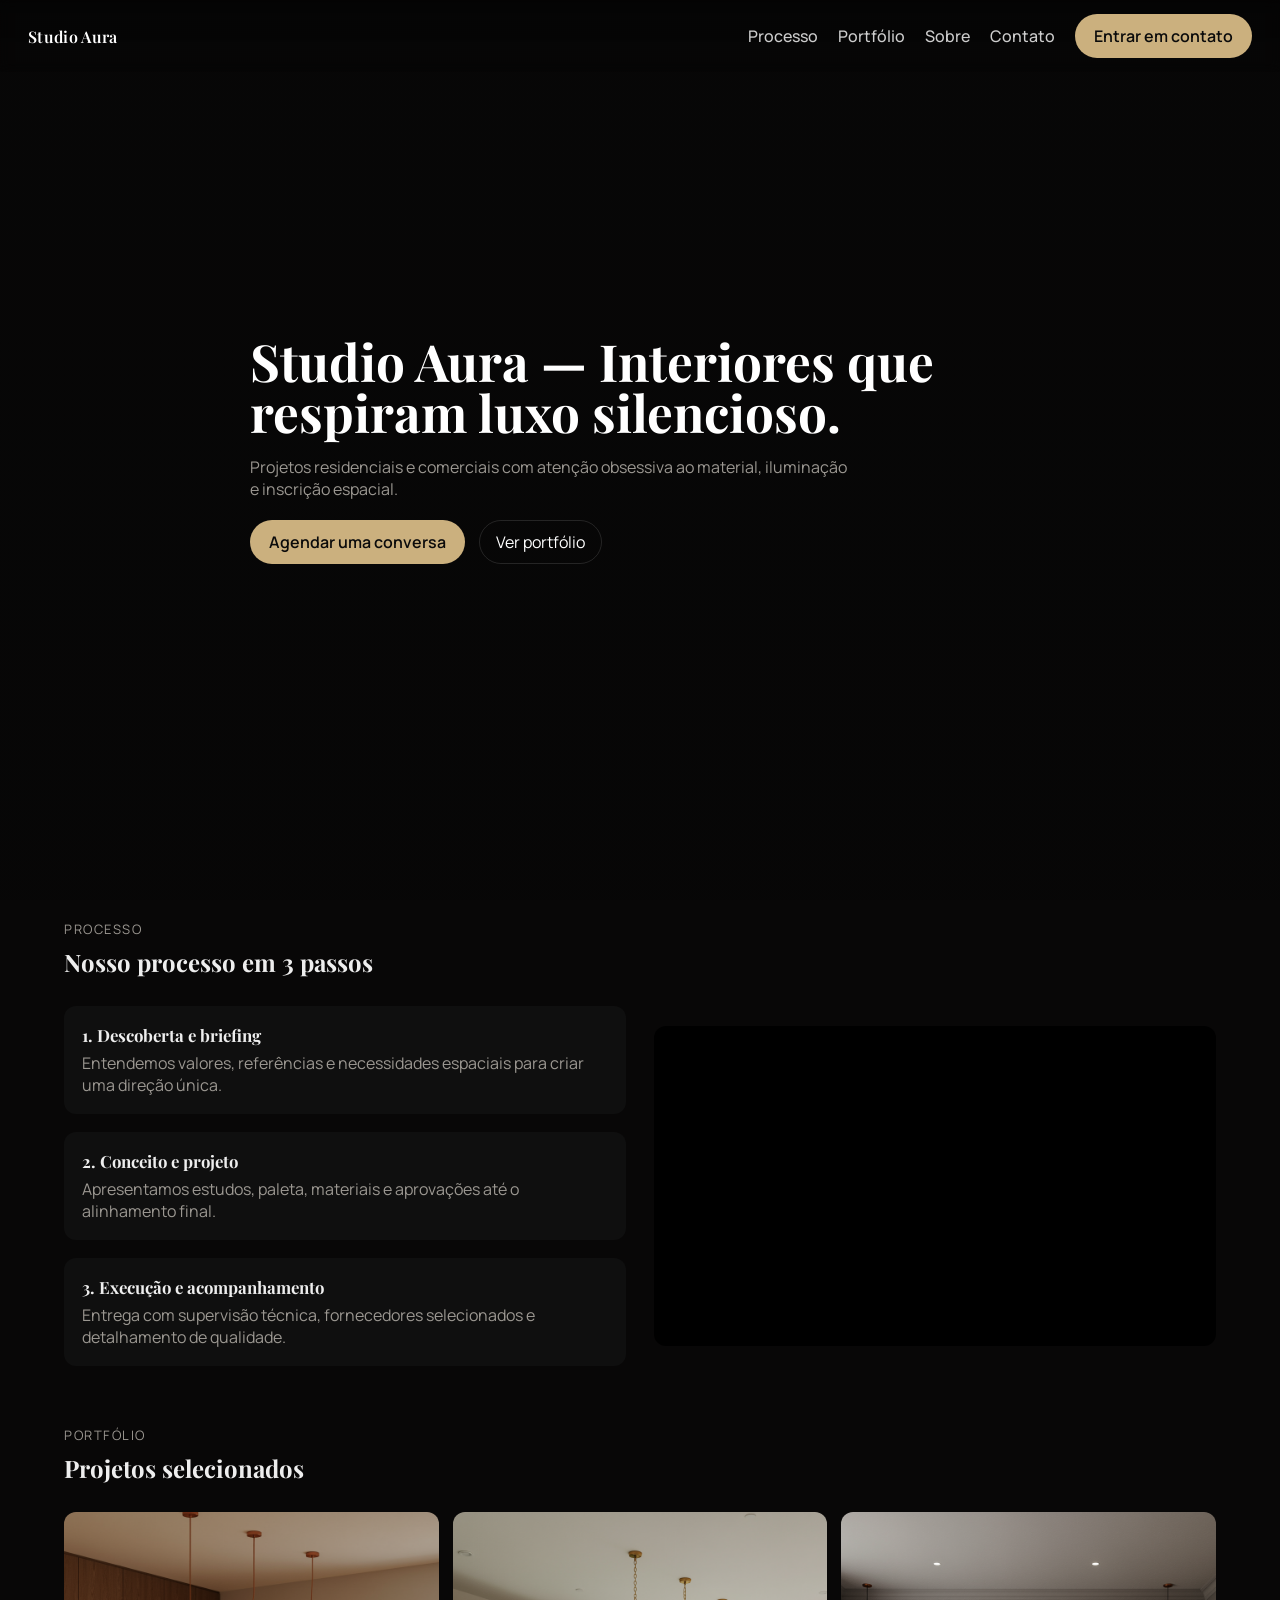
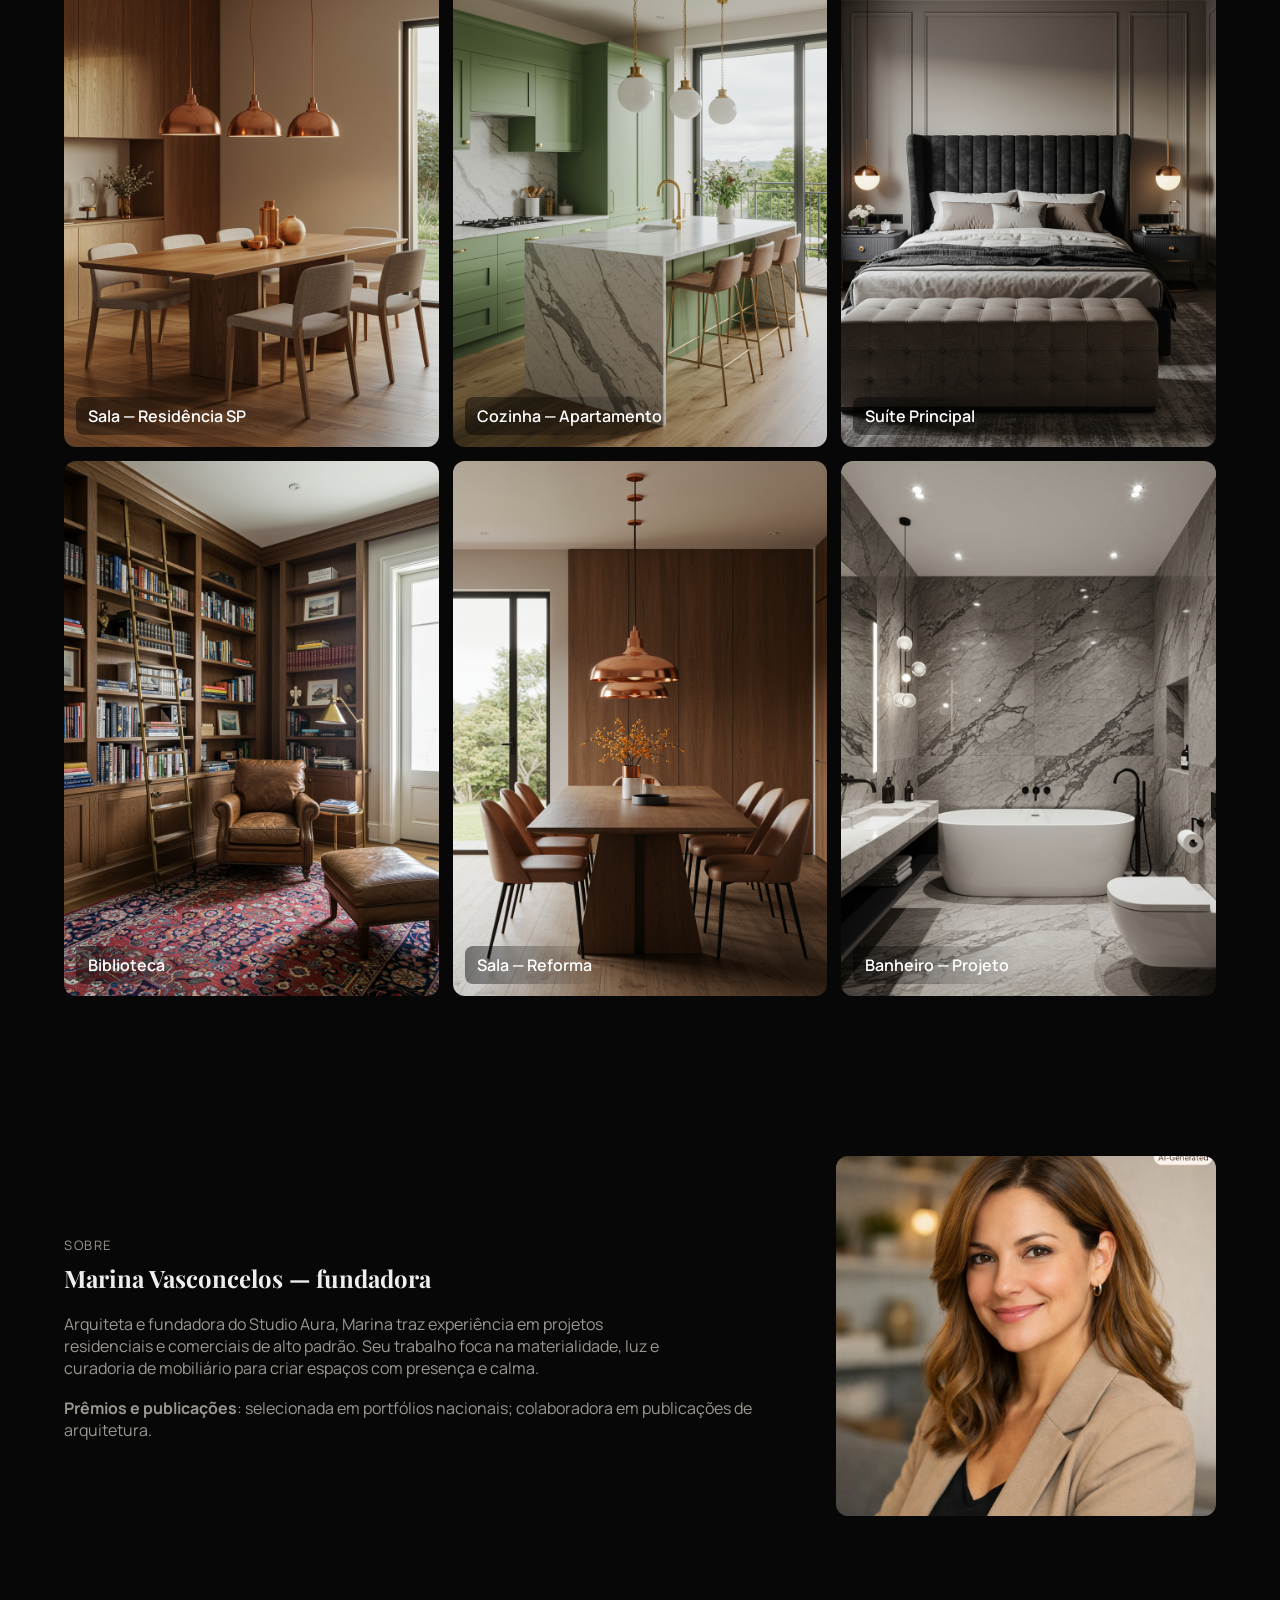
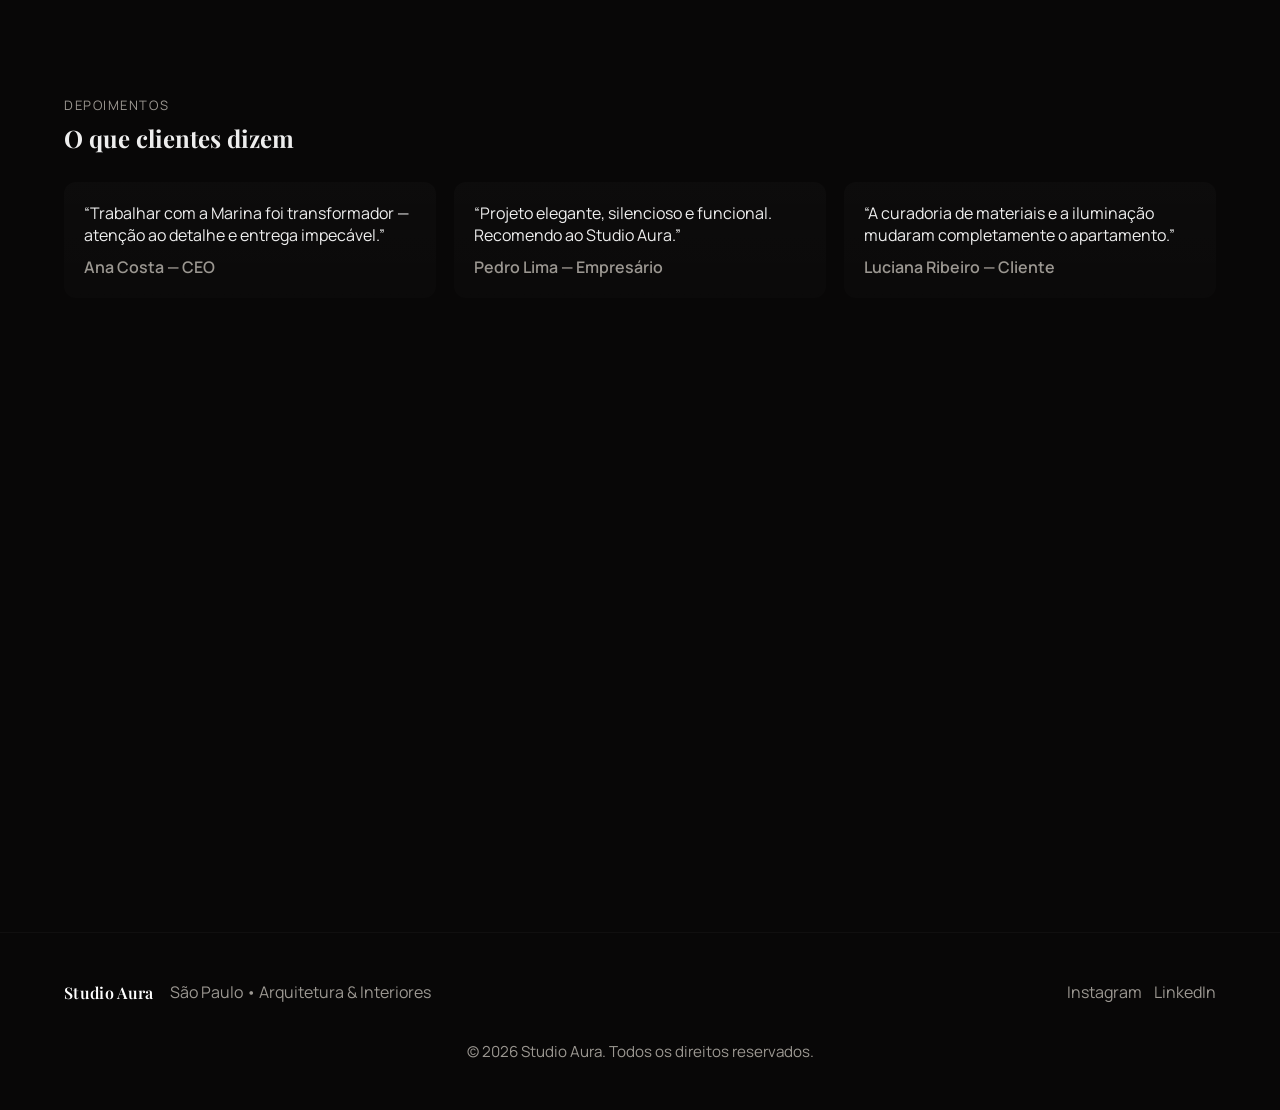
==== index.html @ 68bdb989 "fix: separa css em outro arquivo e renomeia o html" ====
<!doctype html>
<html lang="pt-BR">
  <head>
    <meta charset="utf-8" />
    <meta name="viewport" content="width=device-width,initial-scale=1" />
    <title>Studio Aura — Design de Interiores</title>
    <link rel="preconnect" href="https://fonts.googleapis.com" />
    <link rel="preconnect" href="https://fonts.gstatic.com" crossorigin />
    <link
      href="https://fonts.googleapis.com/css2?family=Playfair+Display:wght@400;600;700&family=Manrope:wght@300;400;600;700&display=swap"
      rel="stylesheet"
    />
    <link rel="stylesheet" href="assets/styles.css" />
  </head>
  <body>
    <header>
      <div class="brand">Studio Aura</div>
      <nav>
        <a class="nav-link" href="#process">Processo</a>
        <a class="nav-link" href="#portfolio">Portfólio</a>
        <a class="nav-link" href="#about">Sobre</a>
        <a class="nav-link" href="#contact">Contato</a>
        <a class="cta" href="#contact">Entrar em contato</a>
      </nav>
    </header>

    <main>
      <section class="hero reveal" aria-label="Hero">
        <video
          autoplay
          muted
          loop
          playsinline
          src="assets/interior-dark-video.mp4"
        ></video>
        <div class="scrim"></div>
        <div class="hero-inner container">
          <h1>Studio Aura — Interiores que respiram luxo silencioso.</h1>
          <p>
            Projetos residenciais e comerciais com atenção obsessiva ao
            material, iluminação e inscrição espacial.
          </p>
          <div class="actions">
            <a class="cta" href="#contact">Agendar uma conversa</a>
            <a class="btn-ghost" href="#portfolio">Ver portfólio</a>
          </div>
        </div>
      </section>

      <section id="process" class="container reveal">
        <div class="section-head">
          <div class="kicker">Processo</div>
          <h2 style="font-family: var(--ff-heading); margin-top: 8px">
            Nosso processo em 3 passos
          </h2>
        </div>
        <div class="steps">
          <div class="list">
            <div class="step">
              <div>
                <h4>1. Descoberta e briefing</h4>
                <p style="margin: 6px 0 0; color: var(--muted)">
                  Entendemos valores, referências e necessidades espaciais para
                  criar uma direção única.
                </p>
              </div>
            </div>
            <div class="step">
              <div>
                <h4>2. Conceito e projeto</h4>
                <p style="margin: 6px 0 0; color: var(--muted)">
                  Apresentamos estudos, paleta, materiais e aprovações até o
                  alinhamento final.
                </p>
              </div>
            </div>
            <div class="step">
              <div>
                <h4>3. Execução e acompanhamento</h4>
                <p style="margin: 6px 0 0; color: var(--muted)">
                  Entrega com supervisão técnica, fornecedores selecionados e
                  detalhamento de qualidade.
                </p>
              </div>
            </div>
          </div>
          <div class="process-video">
            <video
              autoplay
              muted
              loop
              playsinline
              src="assets/video-camadas.mp4"
              style="width: 100%; height: 100%; object-fit: cover"
            ></video>
          </div>
        </div>
      </section>

      <section id="portfolio" class="reveal" style="padding-top: 40px">
        <div class="container">
          <div class="section-head">
            <div class="kicker">Portfólio</div>
            <h2 style="font-family: var(--ff-heading); margin-top: 8px">
              Projetos selecionados
            </h2>
          </div>
          <div class="grid" style="margin-top: 18px">
            <div class="item">
              <img src="assets/projeto-sala.png" alt="Projeto Sala" />
              <div class="caption">Sala — Residência SP</div>
            </div>
            <div class="item">
              <img src="assets/projeto-cozinha.png" alt="Projeto Cozinha" />
              <div class="caption">Cozinha — Apartamento</div>
            </div>
            <div class="item">
              <img src="assets/projeto-quarto.png" alt="Projeto Quarto" />
              <div class="caption">Suíte Principal</div>
            </div>
            <div class="item">
              <img
                src="assets/projeto-biblioteca.png"
                alt="Projeto Biblioteca"
              />
              <div class="caption">Biblioteca</div>
            </div>
            <div class="item">
              <img src="assets/projeto-sala-2.png" alt="Projeto Sala 2" />
              <div class="caption">Sala — Reforma</div>
            </div>
            <div class="item">
              <img src="assets/projeto-banheiro.png" alt="Projeto Banheiro" />
              <div class="caption">Banheiro — Projeto</div>
            </div>
          </div>
        </div>
      </section>

      <section id="about" class="reveal">
        <div class="container about">
          <div>
            <div class="kicker">Sobre</div>
            <h2 style="font-family: var(--ff-heading); margin-top: 8px">
              Marina Vasconcelos — fundadora
            </h2>
            <p style="color: var(--muted); margin-top: 12px; max-width: 60ch">
              Arquiteta e fundadora do Studio Aura, Marina traz experiência em
              projetos residenciais e comerciais de alto padrão. Seu trabalho
              foca na materialidade, luz e curadoria de mobiliário para criar
              espaços com presença e calma.
            </p>
            <p style="margin-top: 18px; color: var(--muted)">
              <strong>Prêmios e publicações</strong>: selecionada em portfólios
              nacionais; colaboradora em publicações de arquitetura.
            </p>
          </div>
          <div class="photo">
            <img src="assets/marina.png" alt="Marina Vasconcelos" />
          </div>
        </div>
      </section>

      <section id="testimonials" class="reveal">
        <div class="container">
          <div class="section-head">
            <div class="kicker">Depoimentos</div>
            <h2 style="font-family: var(--ff-heading); margin-top: 8px">
              O que clientes dizem
            </h2>
          </div>
          <div class="testimonials" style="margin-top: 18px">
            <div class="quote">
              “Trabalhar com a Marina foi transformador — atenção ao detalhe e
              entrega impecável.”
              <div
                style="margin-top: 10px; font-weight: 600; color: var(--muted)"
              >
                Ana Costa — CEO
              </div>
            </div>
            <div class="quote">
              “Projeto elegante, silencioso e funcional. Recomendo ao Studio
              Aura.”
              <div
                style="margin-top: 10px; font-weight: 600; color: var(--muted)"
              >
                Pedro Lima — Empresário
              </div>
            </div>
            <div class="quote">
              “A curadoria de materiais e a iluminação mudaram completamente o
              apartamento.”
              <div
                style="margin-top: 10px; font-weight: 600; color: var(--muted)"
              >
                Luciana Ribeiro — Cliente
              </div>
            </div>
          </div>
        </div>
      </section>

      <section id="contact" class="reveal" style="padding-bottom: 100px">
        <div class="container contact">
          <div>
            <div class="kicker">Contato</div>
            <h2 style="font-family: var(--ff-heading); margin-top: 8px">
              Vamos conversar sobre seu projeto
            </h2>
            <p style="color: var(--muted); margin-top: 10px">
              Preencha o formulário ou envie uma mensagem pelo WhatsApp.
            </p>
            <form id="contactForm">
              <div class="form-row">
                <input
                  type="text"
                  id="name"
                  placeholder="Nome"
                  required
                  style="flex: 1"
                />
                <input
                  type="email"
                  id="email"
                  placeholder="Email"
                  required
                  style="flex: 1"
                />
              </div>
              <textarea
                id="message"
                rows="5"
                placeholder="Conte um pouco sobre seu projeto"
                required
              ></textarea>
              <div
                style="
                  display: flex;
                  gap: 12px;
                  align-items: center;
                  margin-top: 6px;
                "
              >
                <button
                  type="submit"
                  id="sendBtn"
                  class="cta"
                  style="border-radius: 10px"
                >
                  Agendar conversa
                </button>
                <a
                  class="wpp"
                  id="wppLink"
                  href="https://wa.me/55"
                  target="_blank"
                  rel="noopener"
                  aria-label="Enviar mensagem pelo WhatsApp"
                  >WhatsApp</a
                >
              </div>
              <div
                id="formMsg"
                style="margin-top: 10px; color: var(--gold)"
              ></div>
            </form>
          </div>
          <div
            style="
              padding: 20px;
              background: var(--surface);
              border-radius: 12px;
            "
          >
            <h4 style="margin: 0 0 8px; font-family: var(--ff-heading)">
              Agende uma reunião
            </h4>
            <p style="margin: 0 0 12px; color: var(--muted)">
              Envie uma mensagem com seu nome, tipo de projeto e localização.
              Respondemos em até 48h úteis.
            </p>
            <div style="display: flex; gap: 12px; flex-wrap: wrap">
              <a class="btn-ghost" href="#contact">Agendar conversa</a>
              <a
                class="wpp"
                href="https://wa.me/5511999999999"
                target="_blank"
                rel="noopener"
                aria-label="Abrir WhatsApp"
                >Abrir WhatsApp</a
              >
            </div>
          </div>
        </div>
      </section>

      <footer>
        <div class="container footer-inner">
          <div class="footer-brand">
            <div class="brand">Studio Aura</div>
            <div>São Paulo • Arquitetura & Interiores</div>
          </div>
          <div class="footer-links">
            <a href="#">Instagram</a>
            <a href="#">LinkedIn</a>
          </div>
          <div class="copyright">
            © 2026 Studio Aura. Todos os direitos reservados.
          </div>
        </div>
      </footer>
    </main>

    <script>
      // Smooth scroll reveal for sections
      const observer = new IntersectionObserver(
        (entries) => {
          entries.forEach((entry) => {
            if (entry.isIntersecting) {
              entry.target.classList.add("visible");
              observer.unobserve(entry.target);
            }
          });
        },
        { threshold: 0.15 },
      );
      document
        .querySelectorAll(".reveal")
        .forEach((el) => observer.observe(el));

      // Small form handling — no backend. Replace with integration as needed.
      const form = document.getElementById("contactForm");
      const formMsg = document.getElementById("formMsg");
      const wppLink = document.getElementById("wppLink");
      const defaultPhone = "5511999999999";
      wppLink.href =
        "https://wa.me/" +
        defaultPhone +
        "?text=" +
        encodeURIComponent("Olá Marina, gostaria de falar sobre um projeto.");

      form.addEventListener("submit", (e) => {
        e.preventDefault();
        const name = document.getElementById("name").value.trim();
        const email = document.getElementById("email").value.trim();
        const message = document.getElementById("message").value.trim();
        if (!name || !email || !message) {
          formMsg.textContent = "Preencha todos os campos antes de enviar.";
          return;
        }
        const subject = "Pedido de orçamento - Studio Aura";
        const body = `Olá Marina,%0D%0A%0D%0ANome: ${encodeURIComponent(name)}%0D%0AEmail: ${encodeURIComponent(email)}%0D%0AMensagem: ${encodeURIComponent(message)}%0D%0A%0D%0A`;
        window.location.href = `mailto:contato@studioaura.com.br?subject=${encodeURIComponent(subject)}&body=${body}`;
        formMsg.textContent =
          "Abrindo seu e-mail. Confirme o envio no cliente de e-mail.";
      });
    </script>
  </body>
</html>
---- assets/styles.css ----
:root {
  --bg: #080707;
  --surface: #0f0f0f;
  --muted: #9b9791;
  --gold: #cbb07e;
  --gold-strong: #bfa36a;
  --glass: rgba(255, 255, 255, 0.04);
  --radius: 12px;
  --max-width: 1200px;
  --ff-heading: "Playfair Display", serif;
  --ff-body:
    "Manrope", system-ui, -apple-system, "Segoe UI", Roboto, "Helvetica Neue",
    Arial;
}
* {
  box-sizing: border-box;
}
html {
  scroll-behavior: smooth;
  scroll-padding-top: 96px;
}
html,
body {
  height: 100%;
  background: var(--bg);
  color: #eee;
  margin: 0;
  font-family: var(--ff-body);
  -webkit-font-smoothing: antialiased;
}
a {
  color: var(--gold);
  text-decoration: none;
}
.container {
  max-width: var(--max-width);
  margin: 0 auto;
  padding: 0 24px;
}

/* NAV */
header {
  position: fixed;
  left: 0;
  right: 0;
  top: 0;
  z-index: 60;
  min-height: 72px;
  display: flex;
  align-items: center;
  backdrop-filter: blur(6px);
  background: linear-gradient(180deg, rgba(0, 0, 0, 0.35), transparent);
  padding: 0 28px;
}
.brand {
  font-family: var(--ff-heading);
  font-weight: 600;
  letter-spacing: 0.02em;
  color: #fff;
}
nav {
  margin-left: auto;
  display: flex;
  gap: 20px;
  align-items: center;
}
.nav-link {
  color: rgba(255, 255, 255, 0.8);
  font-weight: 500;
  transition: color 0.25s ease;
}
.nav-link:hover,
.nav-link:focus-visible {
  color: var(--gold);
  text-decoration: underline;
}
.cta {
  background: var(--gold);
  color: #0b0b0b;
  padding: 10px 18px;
  border-radius: 999px;
  font-weight: 600;
  border: 1px solid transparent;
}

/* HERO */
.hero {
  min-height: 100dvh;
  display: grid;
  align-items: center;
  position: relative;
  overflow: hidden;
}
.hero video {
  position: absolute;
  inset: 0;
  width: 100%;
  height: 100%;
  object-fit: cover;
  filter: brightness(0.45) contrast(1.05);
}
.hero .scrim {
  position: absolute;
  inset: 0;
  background: linear-gradient(180deg, rgba(6, 6, 6, 0.45), rgba(6, 6, 6, 0.6));
}
.hero .hero-inner {
  position: relative;
  z-index: 10;
  padding-top: 72px;
  padding-bottom: 72px;
}
.hero h1 {
  font-family: var(--ff-heading);
  font-size: clamp(2.2rem, 4vw, 4rem);
  line-height: 1;
  max-width: 780px;
  margin: 0 0 18px;
  color: #fff;
}
.hero p {
  color: var(--muted);
  max-width: 60ch;
  margin: 0 0 20px;
}
.hero .actions {
  display: flex;
  gap: 14px;
  flex-wrap: wrap;
}
.btn-ghost {
  display: inline-flex;
  align-items: center;
  justify-content: center;
  min-height: 44px;
  border: 1px solid rgba(255, 255, 255, 0.12);
  padding: 10px 16px;
  border-radius: 999px;
  color: #fff;
  background: transparent;
  transition:
    transform 0.24s ease,
    box-shadow 0.24s ease,
    border-color 0.24s ease,
    background-color 0.24s ease,
    color 0.24s ease;
  cursor: pointer;
  text-decoration: none;
}
.cta,
.btn-ghost {
  display: inline-flex;
  align-items: center;
  justify-content: center;
  min-height: 44px;
  transition:
    transform 0.24s ease,
    box-shadow 0.24s ease,
    background-color 0.24s ease,
    color 0.24s ease,
    border-color 0.24s ease;
  cursor: pointer;
  text-decoration: none;
}
.cta:hover,
.btn-ghost:hover {
  transform: translateY(-1px);
  box-shadow: 0 14px 28px rgba(203, 176, 126, 0.24);
  border-color: rgba(255, 215, 128, 0.95);
  background: rgba(203, 176, 126, 0.18);
  color: #f2e8c5;
}
.cta:focus-visible,
.btn-ghost:focus-visible {
  outline: 2px solid rgba(203, 176, 126, 0.9);
  outline-offset: 4px;
}

.reveal {
  opacity: 0;
  transform: translateY(24px);
  transition:
    opacity 0.8s ease,
    transform 0.8s ease;
}
.reveal.visible {
  opacity: 1;
  transform: translateY(0);
}
.hero h1 {
  opacity: 0;
  transform: translateY(24px);
  animation: hero-text 0.9s ease-out 0.25s forwards;
}
.hero p {
  opacity: 0;
  transform: translateY(24px);
  animation: hero-text 0.9s ease-out 0.35s forwards;
}
.hero .actions {
  opacity: 0;
  transform: translateY(24px);
  animation: hero-text 0.9s ease-out 0.45s forwards;
}
@keyframes hero-text {
  to {
    opacity: 1;
    transform: translateY(0);
  }
}

/* Process */
section {
  padding: 80px 0;
}
.section-head {
  margin-bottom: 28px;
}
.kicker {
  color: var(--muted);
  font-size: 13px;
  letter-spacing: 0.12em;
  text-transform: uppercase;
  padding-top: 20px;
}
.steps {
  display: grid;
  grid-template-columns: 1fr 1fr;
  gap: 28px;
  align-items: center;
}
.steps .list {
  display: flex;
  flex-direction: column;
  gap: 18px;
}
.step {
  background: var(--surface);
  padding: 18px;
  border-radius: var(--radius);
  display: flex;
  gap: 16px;
  align-items: flex-start;
}
.step h4 {
  margin: 0;
  font-family: var(--ff-heading);
  font-size: 1.05rem;
}
.process-video {
  border-radius: 12px;
  overflow: hidden;
  height: 320px;
  background: #000;
}

/* Portfolio */
.grid {
  display: grid;
  grid-template-columns: repeat(3, 1fr);
  gap: 14px;
}
.item {
  position: relative;
  border-radius: 12px;
  overflow: hidden;
}
.item::before {
  content: "";
  position: absolute;
  inset: 0;
  background: linear-gradient(180deg, rgba(0, 0, 0, 0.08), rgba(0, 0, 0, 0.18));
  opacity: 0;
  transition: opacity 0.4s ease;
  pointer-events: none;
}
.item:hover::before {
  opacity: 1;
}
.item img {
  width: 100%;
  height: 100%;
  object-fit: cover;
  display: block;
  transition: transform 0.45s ease;
}
.item:hover img {
  transform: scale(1.04);
}
.item .caption {
  position: absolute;
  left: 12px;
  bottom: 12px;
  color: #fff;
  background: linear-gradient(90deg, rgba(0, 0, 0, 0.45), transparent);
  padding: 8px 12px;
  border-radius: 8px;
  font-weight: 600;
  transition:
    transform 0.35s ease,
    color 0.35s ease,
    text-shadow 0.35s ease;
}
.item:hover .caption {
  transform: translateY(-4px);
  color: var(--gold);
  text-shadow: 0 0 12px rgba(203, 176, 126, 0.45);
}

/* About */
.about {
  display: grid;
  grid-template-columns: 1fr 380px;
  gap: 28px;
  align-items: center;
}
.about .photo {
  height: 360px;
  border-radius: 12px;
  overflow: hidden;
  background: var(--glass);
  display: flex;
  align-items: center;
  justify-content: center;
}
.about img {
  width: 100%;
  height: 100%;
  object-fit: cover;
  display: block;
}

/* Testimonials */
.testimonials {
  display: grid;
  grid-template-columns: 1fr 1fr 1fr;
  gap: 18px;
}
.quote {
  background: linear-gradient(
    180deg,
    rgba(255, 255, 255, 0.02),
    rgba(255, 255, 255, 0.01)
  );
  padding: 20px;
  border-radius: 12px;
}

/* Contact */
.contact {
  display: grid;
  grid-template-columns: 1fr 380px;
  gap: 28px;
}
form {
  display: flex;
  flex-direction: column;
  gap: 12px;
}
input,
textarea {
  background: transparent;
  border: 1px solid rgba(255, 255, 255, 0.08);
  padding: 12px;
  border-radius: 8px;
  color: #fff;
  transition:
    border-color 0.2s ease,
    box-shadow 0.2s ease;
}
input:focus,
textarea:focus {
  outline: none;
  box-shadow: 0 0 0 3px rgba(203, 176, 126, 0.18);
  border-color: rgba(203, 176, 126, 0.6);
}
input:invalid,
textarea:invalid {
  border-color: rgba(255, 97, 97, 0.8);
}
.form-row {
  display: flex;
  gap: 12px;
}
.wpp {
  display: inline-flex;
  align-items: center;
  gap: 10px;
  background: #25d366;
  color: #052d22;
  padding: 10px 14px;
  border-radius: 10px;
  font-weight: 600;
  transition:
    transform 0.2s ease,
    box-shadow 0.2s ease,
    background-color 0.2s ease;
}
.wpp:hover,
.wpp:focus-visible {
  transform: translateY(-1px);
  box-shadow: 0 14px 28px rgba(37, 211, 102, 0.18);
  background-color: #1fd05d;
}

/* Footer */
footer {
  padding: 48px 0;
  border-top: 1px solid rgba(255, 255, 255, 0.03);
  color: var(--muted);
}
.footer-inner {
  display: flex;
  justify-content: space-between;
  align-items: center;
  gap: 20px;
  flex-wrap: wrap;
}
.footer-brand {
  display: flex;
  gap: 16px;
  align-items: center;
}
.footer-links {
  display: flex;
  gap: 12px;
  align-items: center;
}
.footer-links a {
  color: var(--muted);
  transition:
    color 0.25s ease,
    transform 0.25s ease;
  cursor: pointer;
}
.footer-links a:hover,
.footer-links a:focus-visible {
  color: var(--gold);
  transform: translateY(-1px);
}
.copyright {
  width: 100%;
  text-align: center;
  color: var(--muted);
  font-size: 0.95rem;
  margin-top: 18px;
}

/* Responsiveness */
@media (max-width: 900px) {
  .steps {
    grid-template-columns: 1fr;
  }
  .grid {
    grid-template-columns: repeat(2, 1fr);
  }
  .about {
    grid-template-columns: 1fr;
  }
  .contact {
    grid-template-columns: 1fr;
  }
  .testimonials {
    grid-template-columns: 1fr;
  }
  header {
    flex-direction: column;
    align-items: flex-start;
    padding-bottom: 14px;
  }
  nav {
    display: flex;
    flex-wrap: wrap;
    justify-content: flex-start;
    gap: 14px;
    margin-top: 12px;
    width: 100%;
  }
}
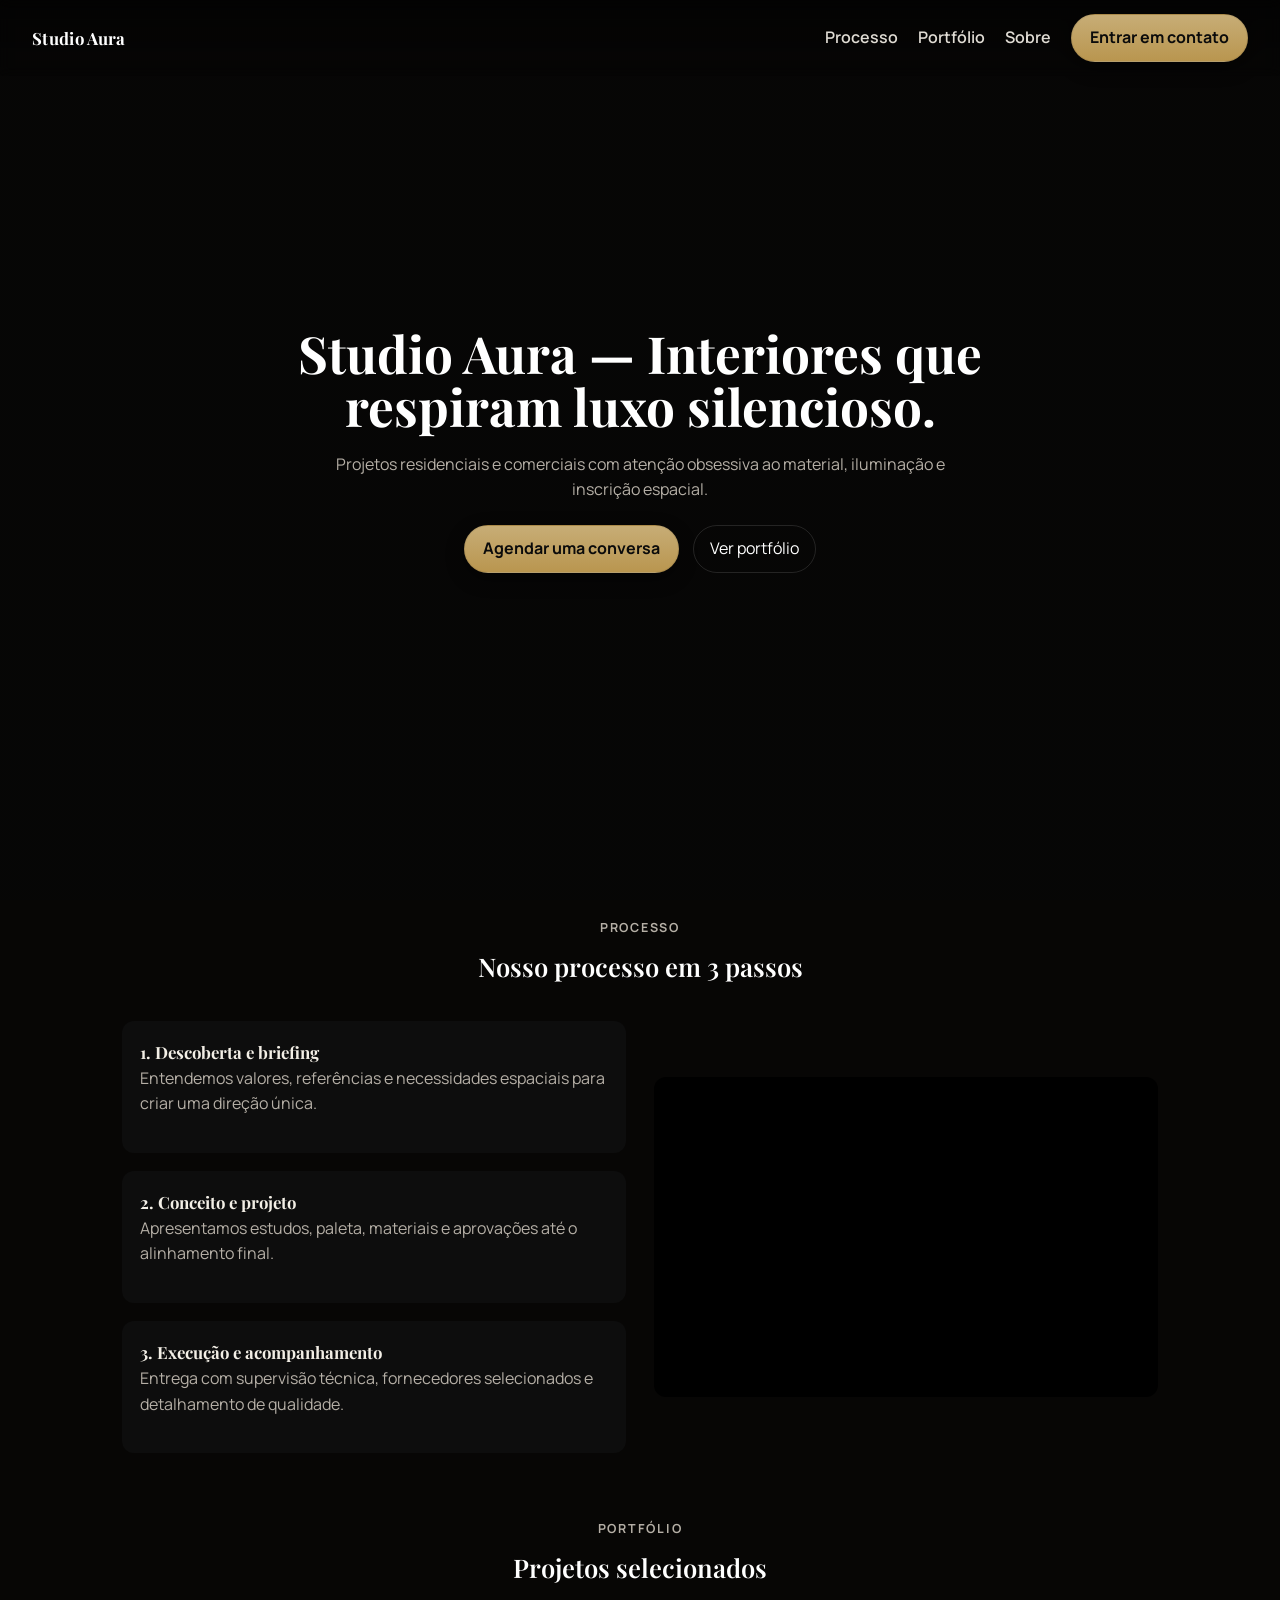
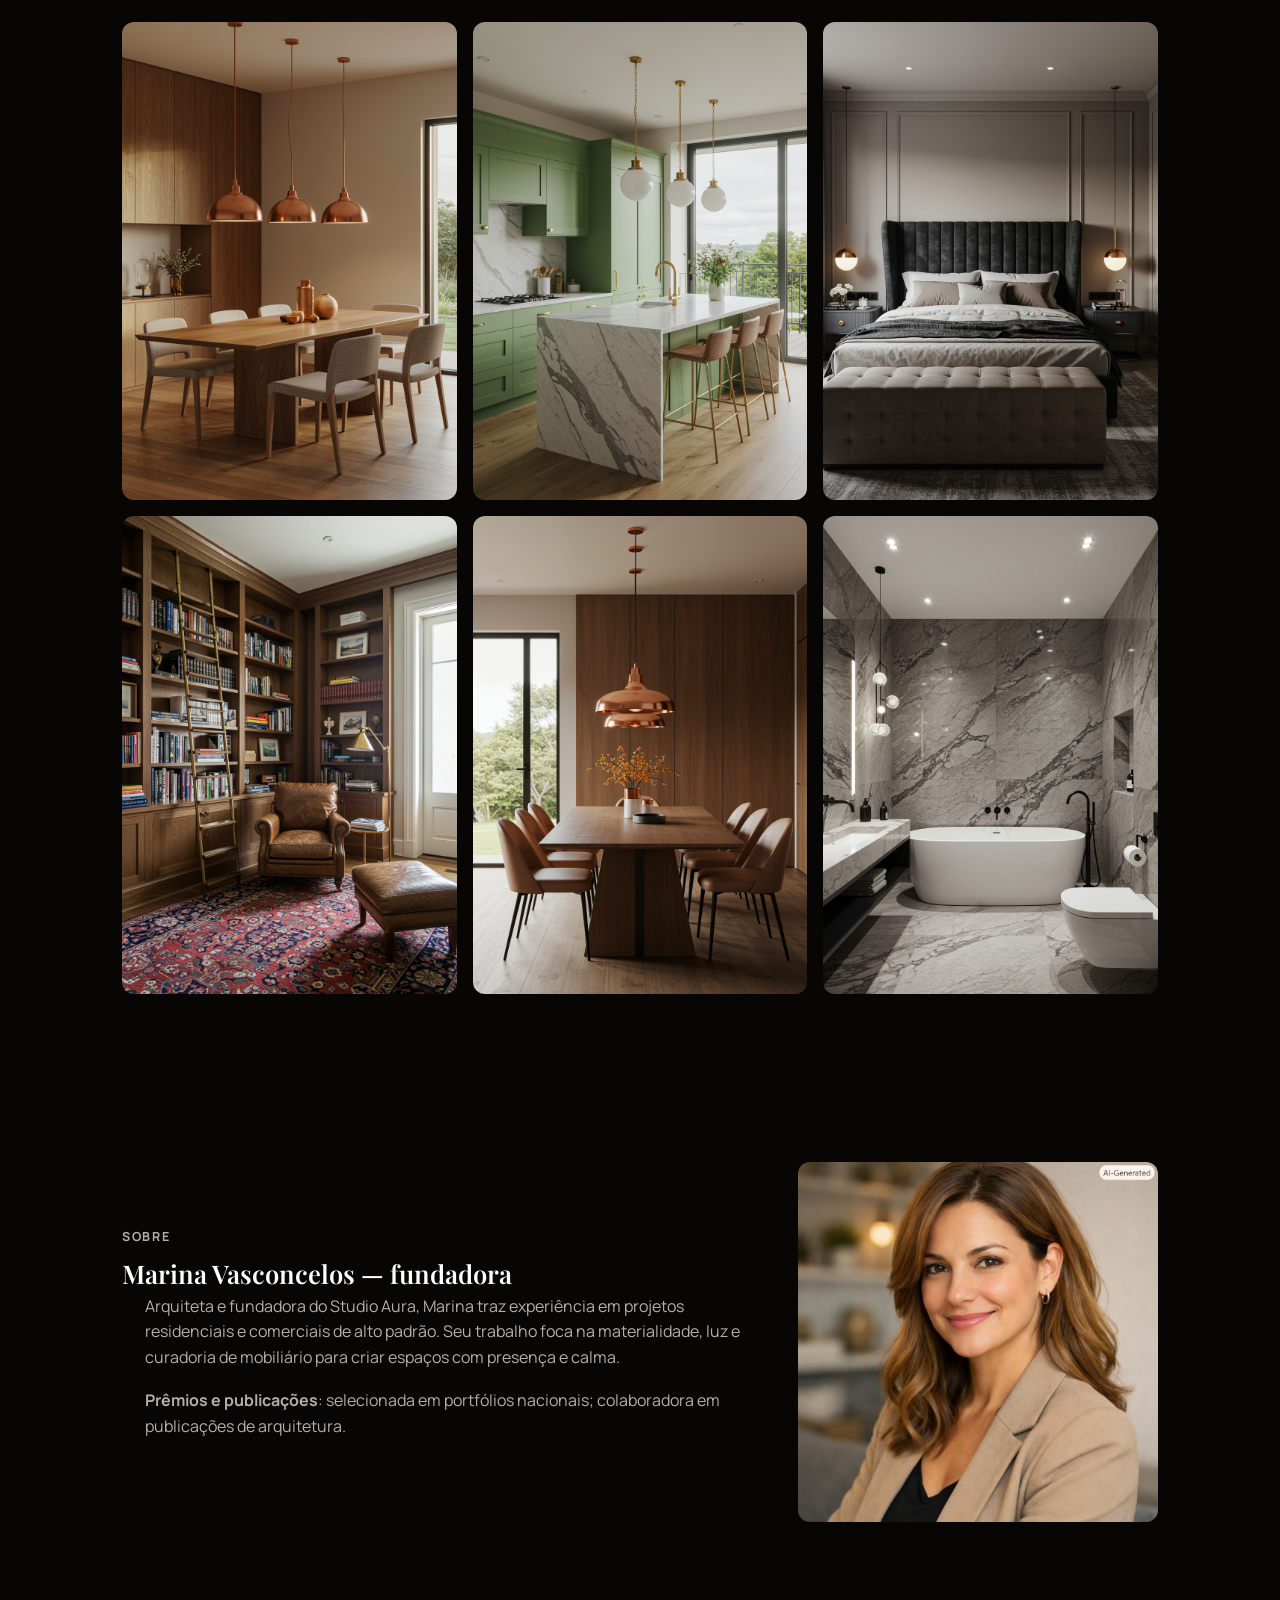
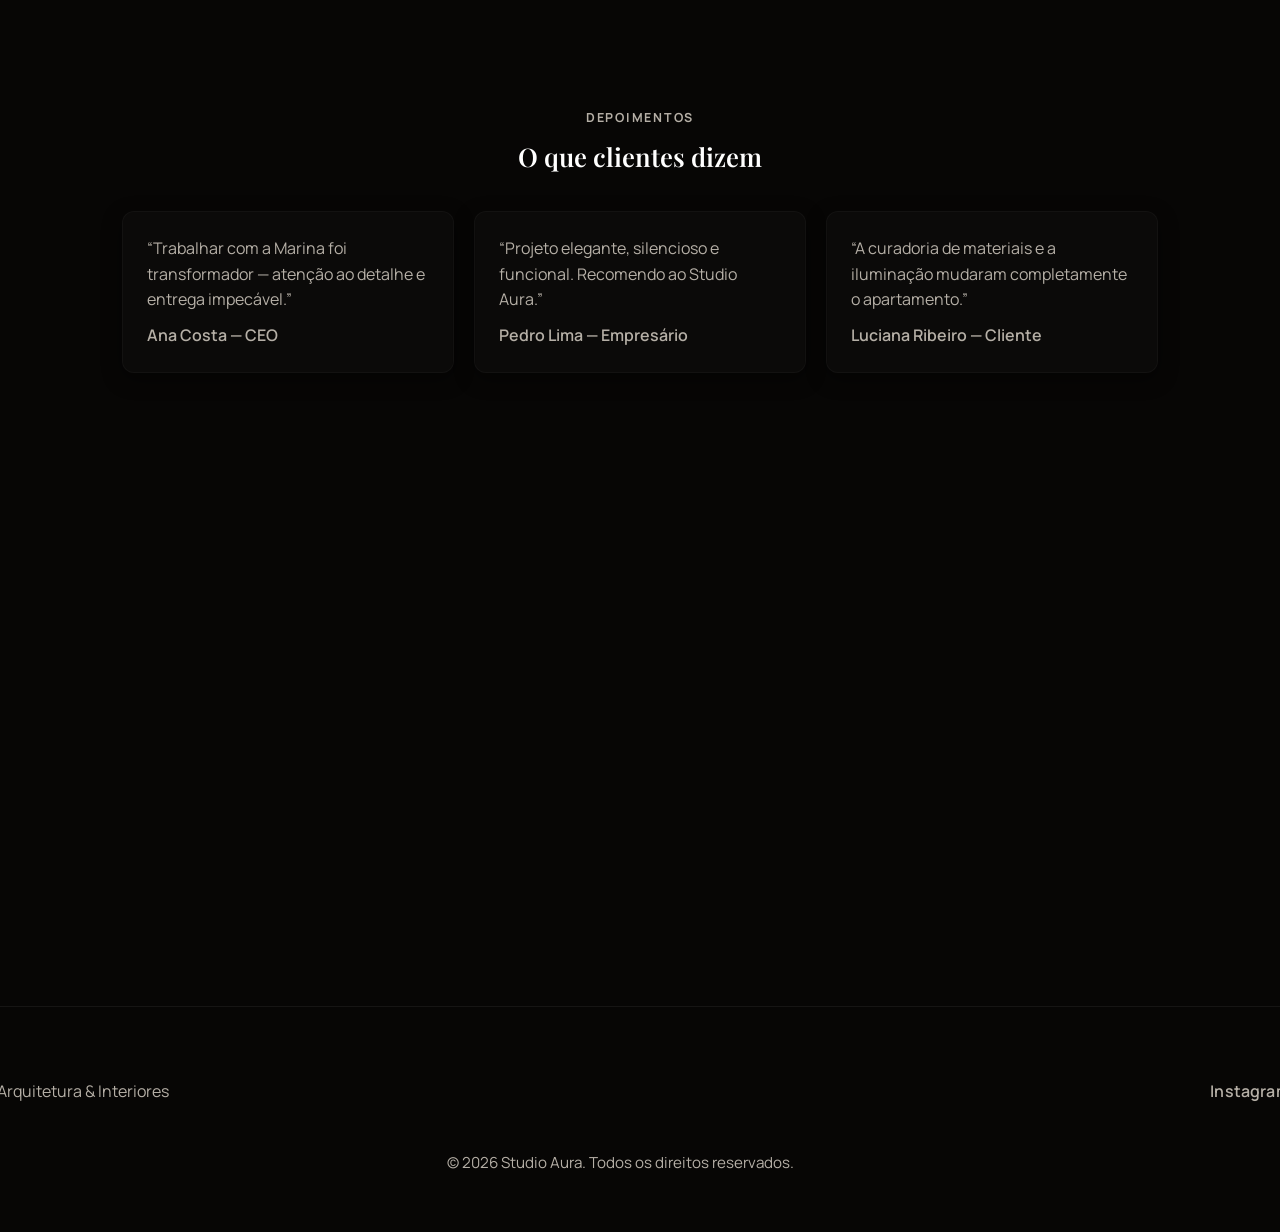
==== commit 11cd1513: "fix: ajustes finais no html e css" ====
--- a/index.html
+++ b/index.html
@@ -19,7 +19,6 @@
         <a class="nav-link" href="#process">Processo</a>
         <a class="nav-link" href="#portfolio">Portfólio</a>
         <a class="nav-link" href="#about">Sobre</a>
-        <a class="nav-link" href="#contact">Contato</a>
         <a class="cta" href="#contact">Entrar em contato</a>
       </nav>
     </header>
@@ -50,16 +49,14 @@
       <section id="process" class="container reveal">
         <div class="section-head">
           <div class="kicker">Processo</div>
-          <h2 style="font-family: var(--ff-heading); margin-top: 8px">
-            Nosso processo em 3 passos
-          </h2>
+          <h2 class="section-head-title">Nosso processo em 3 passos</h2>
         </div>
         <div class="steps">
           <div class="list">
             <div class="step">
               <div>
                 <h4>1. Descoberta e briefing</h4>
-                <p style="margin: 6px 0 0; color: var(--muted)">
+                <p class="section-text">
                   Entendemos valores, referências e necessidades espaciais para
                   criar uma direção única.
                 </p>
@@ -68,7 +65,7 @@
             <div class="step">
               <div>
                 <h4>2. Conceito e projeto</h4>
-                <p style="margin: 6px 0 0; color: var(--muted)">
+                <p class="section-text">
                   Apresentamos estudos, paleta, materiais e aprovações até o
                   alinhamento final.
                 </p>
@@ -77,7 +74,7 @@
             <div class="step">
               <div>
                 <h4>3. Execução e acompanhamento</h4>
-                <p style="margin: 6px 0 0; color: var(--muted)">
+                <p class="section-text">
                   Entrega com supervisão técnica, fornecedores selecionados e
                   detalhamento de qualidade.
                 </p>
@@ -91,47 +88,44 @@
               loop
               playsinline
               src="assets/video-camadas.mp4"
-              style="width: 100%; height: 100%; object-fit: cover"
             ></video>
           </div>
         </div>
       </section>
 
-      <section id="portfolio" class="reveal" style="padding-top: 40px">
+      <section id="portfolio" class="reveal section-offset-top">
         <div class="container">
           <div class="section-head">
             <div class="kicker">Portfólio</div>
-            <h2 style="font-family: var(--ff-heading); margin-top: 8px">
-              Projetos selecionados
-            </h2>
-          </div>
-          <div class="grid" style="margin-top: 18px">
+            <h2 class="section-head-title">Projetos selecionados</h2>
+          </div>
+          <div class="grid grid-spaced">
             <div class="item">
               <img src="assets/projeto-sala.png" alt="Projeto Sala" />
-              <div class="caption">Sala — Residência SP</div>
+              <!-- <div class="caption">Sala — Residência SP</div> -->
             </div>
             <div class="item">
               <img src="assets/projeto-cozinha.png" alt="Projeto Cozinha" />
-              <div class="caption">Cozinha — Apartamento</div>
+              <!-- <div class="caption">Cozinha — Apartamento</div> -->
             </div>
             <div class="item">
               <img src="assets/projeto-quarto.png" alt="Projeto Quarto" />
-              <div class="caption">Suíte Principal</div>
+              <!-- <div class="caption">Suíte Principal</div> -->
             </div>
             <div class="item">
               <img
                 src="assets/projeto-biblioteca.png"
                 alt="Projeto Biblioteca"
               />
-              <div class="caption">Biblioteca</div>
+              <!-- <div class="caption">Biblioteca</div> -->
             </div>
             <div class="item">
               <img src="assets/projeto-sala-2.png" alt="Projeto Sala 2" />
-              <div class="caption">Sala — Reforma</div>
+              <!-- <div class="caption">Sala — Reforma</div> -->
             </div>
             <div class="item">
               <img src="assets/projeto-banheiro.png" alt="Projeto Banheiro" />
-              <div class="caption">Banheiro — Projeto</div>
+              <!-- <div class="caption">Banheiro — Projeto</div> -->
             </div>
           </div>
         </div>
@@ -141,16 +135,14 @@
         <div class="container about">
           <div>
             <div class="kicker">Sobre</div>
-            <h2 style="font-family: var(--ff-heading); margin-top: 8px">
-              Marina Vasconcelos — fundadora
-            </h2>
-            <p style="color: var(--muted); margin-top: 12px; max-width: 60ch">
+            <h2 class="section-head-title">Marina Vasconcelos — fundadora</h2>
+            <p class="section-text">
               Arquiteta e fundadora do Studio Aura, Marina traz experiência em
               projetos residenciais e comerciais de alto padrão. Seu trabalho
               foca na materialidade, luz e curadoria de mobiliário para criar
               espaços com presença e calma.
             </p>
-            <p style="margin-top: 18px; color: var(--muted)">
+            <p class="section-text">
               <strong>Prêmios e publicações</strong>: selecionada em portfólios
               nacionais; colaboradora em publicações de arquitetura.
             </p>
@@ -165,68 +157,42 @@
         <div class="container">
           <div class="section-head">
             <div class="kicker">Depoimentos</div>
-            <h2 style="font-family: var(--ff-heading); margin-top: 8px">
-              O que clientes dizem
-            </h2>
-          </div>
-          <div class="testimonials" style="margin-top: 18px">
+            <h2 class="section-head-title">O que clientes dizem</h2>
+          </div>
+          <div class="testimonials testimonials-spaced">
             <div class="quote">
               “Trabalhar com a Marina foi transformador — atenção ao detalhe e
               entrega impecável.”
-              <div
-                style="margin-top: 10px; font-weight: 600; color: var(--muted)"
-              >
-                Ana Costa — CEO
-              </div>
+              <div class="testimonial-author">Ana Costa — CEO</div>
             </div>
             <div class="quote">
               “Projeto elegante, silencioso e funcional. Recomendo ao Studio
               Aura.”
-              <div
-                style="margin-top: 10px; font-weight: 600; color: var(--muted)"
-              >
-                Pedro Lima — Empresário
-              </div>
+              <div class="testimonial-author">Pedro Lima — Empresário</div>
             </div>
             <div class="quote">
               “A curadoria de materiais e a iluminação mudaram completamente o
               apartamento.”
-              <div
-                style="margin-top: 10px; font-weight: 600; color: var(--muted)"
-              >
-                Luciana Ribeiro — Cliente
-              </div>
-            </div>
-          </div>
-        </div>
-      </section>
-
-      <section id="contact" class="reveal" style="padding-bottom: 100px">
+              <div class="testimonial-author">Luciana Ribeiro — Cliente</div>
+            </div>
+          </div>
+        </div>
+      </section>
+
+      <section id="contact" class="reveal">
         <div class="container contact">
-          <div>
+          <div class="contact-card">
             <div class="kicker">Contato</div>
-            <h2 style="font-family: var(--ff-heading); margin-top: 8px">
+            <h2 class="section-head-title">
               Vamos conversar sobre seu projeto
             </h2>
-            <p style="color: var(--muted); margin-top: 10px">
+            <p class="section-text">
               Preencha o formulário ou envie uma mensagem pelo WhatsApp.
             </p>
             <form id="contactForm">
               <div class="form-row">
-                <input
-                  type="text"
-                  id="name"
-                  placeholder="Nome"
-                  required
-                  style="flex: 1"
-                />
-                <input
-                  type="email"
-                  id="email"
-                  placeholder="Email"
-                  required
-                  style="flex: 1"
-                />
+                <input type="text" id="name" placeholder="Nome" required />
+                <input type="email" id="email" placeholder="Email" required />
               </div>
               <textarea
                 id="message"
@@ -234,20 +200,8 @@
                 placeholder="Conte um pouco sobre seu projeto"
                 required
               ></textarea>
-              <div
-                style="
-                  display: flex;
-                  gap: 12px;
-                  align-items: center;
-                  margin-top: 6px;
-                "
-              >
-                <button
-                  type="submit"
-                  id="sendBtn"
-                  class="cta"
-                  style="border-radius: 10px"
-                >
+              <div class="form-actions">
+                <button type="submit" id="sendBtn" class="cta btn-soft">
                   Agendar conversa
                 </button>
                 <a
@@ -260,37 +214,8 @@
                   >WhatsApp</a
                 >
               </div>
-              <div
-                id="formMsg"
-                style="margin-top: 10px; color: var(--gold)"
-              ></div>
+              <div id="formMsg" class="form-msg"></div>
             </form>
-          </div>
-          <div
-            style="
-              padding: 20px;
-              background: var(--surface);
-              border-radius: 12px;
-            "
-          >
-            <h4 style="margin: 0 0 8px; font-family: var(--ff-heading)">
-              Agende uma reunião
-            </h4>
-            <p style="margin: 0 0 12px; color: var(--muted)">
-              Envie uma mensagem com seu nome, tipo de projeto e localização.
-              Respondemos em até 48h úteis.
-            </p>
-            <div style="display: flex; gap: 12px; flex-wrap: wrap">
-              <a class="btn-ghost" href="#contact">Agendar conversa</a>
-              <a
-                class="wpp"
-                href="https://wa.me/5511999999999"
-                target="_blank"
-                rel="noopener"
-                aria-label="Abrir WhatsApp"
-                >Abrir WhatsApp</a
-              >
-            </div>
           </div>
         </div>
       </section>
--- a/assets/styles.css
+++ b/assets/styles.css
@@ -1,12 +1,12 @@
 :root {
-  --bg: #080707;
-  --surface: #0f0f0f;
-  --muted: #9b9791;
-  --gold: #cbb07e;
-  --gold-strong: #bfa36a;
+  --bg: #070605;
+  --surface: #0d0d0d;
+  --muted: #b5afa6;
+  --gold: #c7ad76;
+  --gold-strong: #b9964f;
   --glass: rgba(255, 255, 255, 0.04);
   --radius: 12px;
-  --max-width: 1200px;
+  --max-width: 1100px;
   --ff-heading: "Playfair Display", serif;
   --ff-body:
     "Manrope", system-ui, -apple-system, "Segoe UI", Roboto, "Helvetica Neue",
@@ -23,9 +23,11 @@
 body {
   height: 100%;
   background: var(--bg);
-  color: #eee;
+  color: #f3efe6;
   margin: 0;
   font-family: var(--ff-body);
+  font-size: 16px;
+  line-height: 1.6;
   -webkit-font-smoothing: antialiased;
 }
 a {
@@ -35,7 +37,7 @@
 .container {
   max-width: var(--max-width);
   margin: 0 auto;
-  padding: 0 24px;
+  padding: 0 32px;
 }
 
 /* NAV */
@@ -45,12 +47,12 @@
   right: 0;
   top: 0;
   z-index: 60;
-  min-height: 72px;
+  min-height: 76px;
   display: flex;
   align-items: center;
   backdrop-filter: blur(6px);
-  background: linear-gradient(180deg, rgba(0, 0, 0, 0.35), transparent);
-  padding: 0 28px;
+  background: linear-gradient(180deg, rgba(0, 0, 0, 0.45), transparent);
+  padding: 0 32px;
 }
 .brand {
   font-family: var(--ff-heading);
@@ -65,9 +67,11 @@
   align-items: center;
 }
 .nav-link {
-  color: rgba(255, 255, 255, 0.8);
-  font-weight: 500;
-  transition: color 0.25s ease;
+  color: rgba(243, 239, 230, 0.92);
+  font-weight: 600;
+  transition:
+    color 0.22s ease,
+    transform 0.18s ease;
 }
 .nav-link:hover,
 .nav-link:focus-visible {
@@ -75,12 +79,13 @@
   text-decoration: underline;
 }
 .cta {
-  background: var(--gold);
+  background: linear-gradient(180deg, var(--gold), var(--gold-strong));
   color: #0b0b0b;
   padding: 10px 18px;
   border-radius: 999px;
-  font-weight: 600;
-  border: 1px solid transparent;
+  font-weight: 700;
+  border: 1px solid rgba(0, 0, 0, 0.08);
+  box-shadow: 0 6px 18px rgba(0, 0, 0, 0.45);
 }
 
 /* HERO */
@@ -107,26 +112,52 @@
 .hero .hero-inner {
   position: relative;
   z-index: 10;
-  padding-top: 72px;
-  padding-bottom: 72px;
+  padding-top: 96px;
+  padding-bottom: 96px;
+  display: flex;
+  flex-direction: column;
+  align-items: center;
+  text-align: center;
 }
 .hero h1 {
   font-family: var(--ff-heading);
-  font-size: clamp(2.2rem, 4vw, 4rem);
-  line-height: 1;
-  max-width: 780px;
-  margin: 0 0 18px;
+  font-size: clamp(2.4rem, 4vw, 3.6rem);
+  line-height: 1.02;
+  max-width: 720px;
+  margin: 0 0 20px;
   color: #fff;
 }
 .hero p {
   color: var(--muted);
-  max-width: 60ch;
-  margin: 0 0 20px;
+  max-width: 64ch;
+  margin: 0 0 22px;
 }
 .hero .actions {
   display: flex;
   gap: 14px;
   flex-wrap: wrap;
+}
+/* Typographic helpers */
+.kicker {
+  text-transform: uppercase;
+  color: var(--muted);
+  font-weight: 700;
+  letter-spacing: 0.14em;
+  font-size: 0.78rem;
+}
+.section-head-title {
+  font-family: var(--ff-heading);
+  font-size: 1.6rem;
+  color: #fff;
+  margin: 6px 0 0;
+  font-weight: 600;
+}
+.brand {
+  font-family: var(--ff-heading);
+  font-weight: 700;
+  letter-spacing: 0.02em;
+  color: #fff;
+  font-size: 1.05rem;
 }
 .btn-ghost {
   display: inline-flex;
@@ -164,16 +195,41 @@
 }
 .cta:hover,
 .btn-ghost:hover {
-  transform: translateY(-1px);
-  box-shadow: 0 14px 28px rgba(203, 176, 126, 0.24);
+  transform: translateY(-2px);
+  box-shadow: 0 18px 36px rgba(11, 10, 9, 0.45);
   border-color: rgba(255, 215, 128, 0.95);
-  background: rgba(203, 176, 126, 0.18);
+  background: rgba(203, 176, 126, 0.12);
   color: #f2e8c5;
+}
+.cta:active,
+.btn-ghost:active {
+  transform: translateY(0);
+  box-shadow: 0 8px 18px rgba(0, 0, 0, 0.5);
 }
 .cta:focus-visible,
 .btn-ghost:focus-visible {
-  outline: 2px solid rgba(203, 176, 126, 0.9);
+  outline: 3px solid rgba(199, 173, 118, 0.16);
   outline-offset: 4px;
+}
+
+/* ghost button subtle hover */
+.btn-ghost:hover {
+  background: rgba(255, 255, 255, 0.03);
+  border-color: rgba(255, 255, 255, 0.14);
+}
+
+/* WhatsApp button */
+.wpp {
+  transition:
+    transform 0.18s ease,
+    box-shadow 0.18s ease,
+    background-color 0.18s ease;
+}
+.wpp:active {
+  transform: translateY(1px) scale(0.998);
+}
+.wpp:hover {
+  box-shadow: 0 16px 34px rgba(37, 211, 102, 0.14);
 }
 
 .reveal {
@@ -211,17 +267,59 @@
 
 /* Process */
 section {
-  padding: 80px 0;
+  padding: 84px 0;
 }
 .section-head {
-  margin-bottom: 28px;
-}
-.kicker {
-  color: var(--muted);
-  font-size: 13px;
-  letter-spacing: 0.12em;
-  text-transform: uppercase;
-  padding-top: 20px;
+  padding-top: 18px;
+  margin: 0 auto 34px;
+  max-width: 720px;
+  text-align: center;
+}
+.section-head h2 {
+  font-family: var(--ff-heading);
+  margin-top: 8px;
+}
+.section-text {
+  color: var(--muted);
+  margin: 0 auto 18px;
+  max-width: 68ch;
+}
+.testimonial-author,
+.section-note {
+  margin-top: 10px;
+  font-weight: 600;
+  color: var(--muted);
+}
+.section-offset-top {
+  padding-top: 48px;
+}
+.grid-spaced,
+.testimonials-spaced {
+  margin-top: 26px;
+}
+.contact-card {
+  max-width: 760px;
+  margin: 0 auto;
+  width: 100%;
+}
+.form-actions {
+  display: flex;
+  gap: 14px;
+  align-items: center;
+  margin-top: 12px;
+  flex-wrap: wrap;
+}
+.form-msg {
+  margin-top: 10px;
+  color: var(--gold);
+}
+.btn-soft {
+  border-radius: 10px;
+}
+.process-video video {
+  width: 100%;
+  height: 100%;
+  object-fit: cover;
 }
 .steps {
   display: grid;
@@ -258,7 +356,7 @@
 .grid {
   display: grid;
   grid-template-columns: repeat(3, 1fr);
-  gap: 14px;
+  gap: 16px;
 }
 .item {
   position: relative;
@@ -310,8 +408,8 @@
 /* About */
 .about {
   display: grid;
-  grid-template-columns: 1fr 380px;
-  gap: 28px;
+  grid-template-columns: 1fr 360px;
+  gap: 30px;
   align-items: center;
 }
 .about .photo {
@@ -334,23 +432,32 @@
 .testimonials {
   display: grid;
   grid-template-columns: 1fr 1fr 1fr;
-  gap: 18px;
+  gap: 20px;
 }
 .quote {
-  background: linear-gradient(
-    180deg,
-    rgba(255, 255, 255, 0.02),
-    rgba(255, 255, 255, 0.01)
-  );
-  padding: 20px;
+  background: rgba(255, 255, 255, 0.02);
+  border: 1px solid rgba(255, 255, 255, 0.03);
+  padding: 24px;
   border-radius: 12px;
+  color: var(--muted);
+  box-shadow: 0 6px 20px rgba(2, 2, 2, 0.45);
 }
 
 /* Contact */
 .contact {
-  display: grid;
-  grid-template-columns: 1fr 380px;
-  gap: 28px;
+  display: flex;
+  justify-content: center;
+}
+/* About-specific tweaks moved from inline styles */
+.about .section-text {
+  max-width: 60ch;
+}
+.about .section-text + .section-text {
+  margin-top: 18px;
+}
+/* Contact spacing (was inline) */
+#contact {
+  padding-bottom: 100px;
 }
 form {
   display: flex;
@@ -361,12 +468,13 @@
 textarea {
   background: transparent;
   border: 1px solid rgba(255, 255, 255, 0.08);
-  padding: 12px;
-  border-radius: 8px;
-  color: #fff;
-  transition:
-    border-color 0.2s ease,
-    box-shadow 0.2s ease;
+  padding: 14px;
+  border-radius: 10px;
+  color: #fff;
+  transition:
+    border-color 0.18s ease,
+    box-shadow 0.18s ease,
+    transform 0.18s ease;
 }
 input:focus,
 textarea:focus {
@@ -405,8 +513,8 @@
 
 /* Footer */
 footer {
-  padding: 48px 0;
-  border-top: 1px solid rgba(255, 255, 255, 0.03);
+  padding: 72px 0 56px;
+  border-top: 1px solid rgba(255, 255, 255, 0.06);
   color: var(--muted);
 }
 .footer-inner {
@@ -415,16 +523,32 @@
   align-items: center;
   gap: 20px;
   flex-wrap: wrap;
+  max-width: 1120px;
+  margin: 0 auto;
+  width: 100%;
+  transform: translateX(-20px);
 }
 .footer-brand {
   display: flex;
   gap: 16px;
   align-items: center;
+  flex: 0 1 auto;
+  min-width: 240px;
+  transform: translateX(-300px);
+}
+.footer-brand .brand {
+  font-weight: 700;
+  color: #fff;
+  margin-right: 6px;
 }
 .footer-links {
   display: flex;
-  gap: 12px;
-  align-items: center;
+  gap: 18px;
+  align-items: center;
+  flex: 0 1 auto;
+  justify-content: flex-end;
+  min-width: 240px;
+  transform: translateX(225px);
 }
 .footer-links a {
   color: var(--muted);
@@ -432,6 +556,8 @@
     color 0.25s ease,
     transform 0.25s ease;
   cursor: pointer;
+  font-weight: 600;
+  letter-spacing: 0.01em;
 }
 .footer-links a:hover,
 .footer-links a:focus-visible {
@@ -439,11 +565,12 @@
   transform: translateY(-1px);
 }
 .copyright {
-  width: 100%;
+  flex: 0 0 100%;
+  max-width: 1120px;
+  margin: 26px auto 0;
   text-align: center;
   color: var(--muted);
   font-size: 0.95rem;
-  margin-top: 18px;
 }
 
 /* Responsiveness */
@@ -476,4 +603,29 @@
     margin-top: 12px;
     width: 100%;
   }
-}
+  .footer-inner {
+    justify-content: center;
+    text-align: center;
+    transform: none;
+  }
+  .footer-brand,
+  .footer-links {
+    width: 100%;
+    justify-content: center;
+  }
+  .footer-links {
+    order: 2;
+    transform: none;
+  }
+  /* Small screens: reduce hero and headings for proportion */
+  .hero .hero-inner {
+    padding-top: 52px;
+    padding-bottom: 52px;
+  }
+  .hero h1 {
+    font-size: clamp(1.6rem, 6vw, 2.2rem);
+  }
+  .section-head-title {
+    font-size: 1.25rem;
+  }
+}
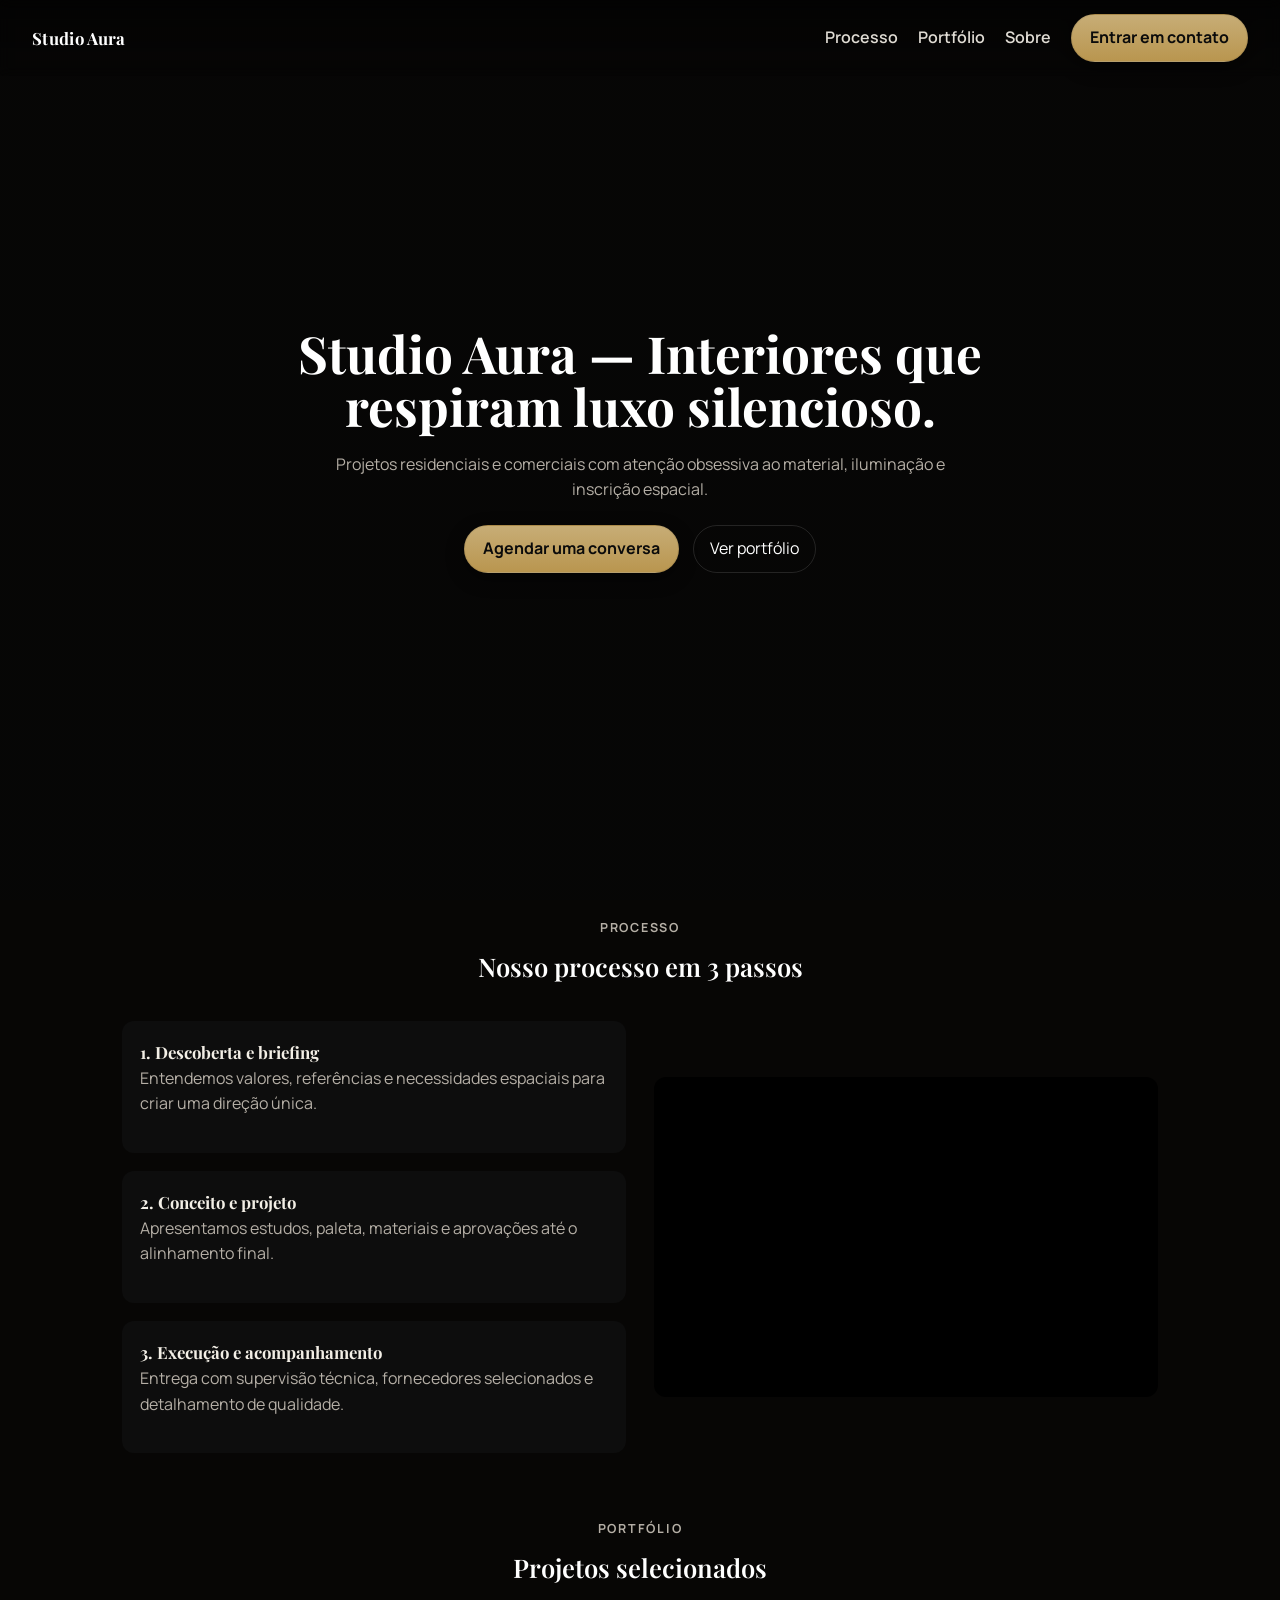
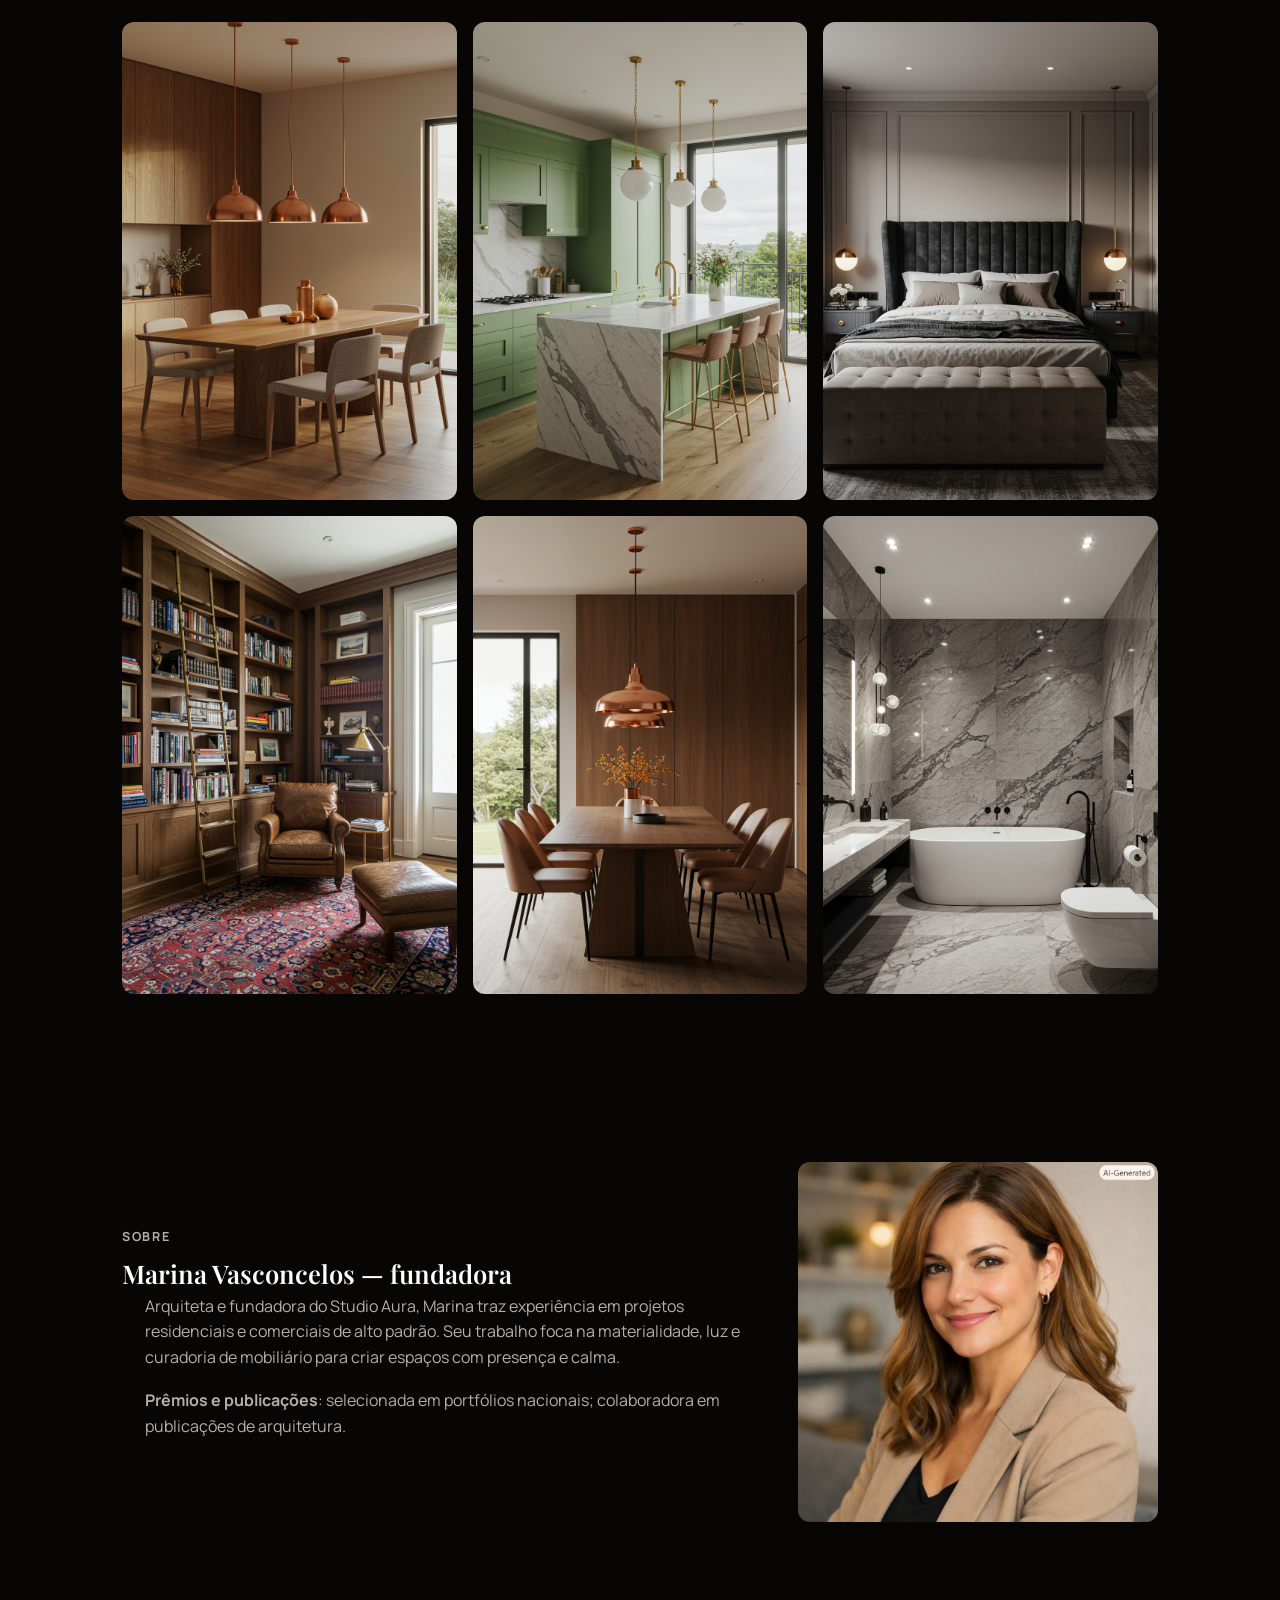
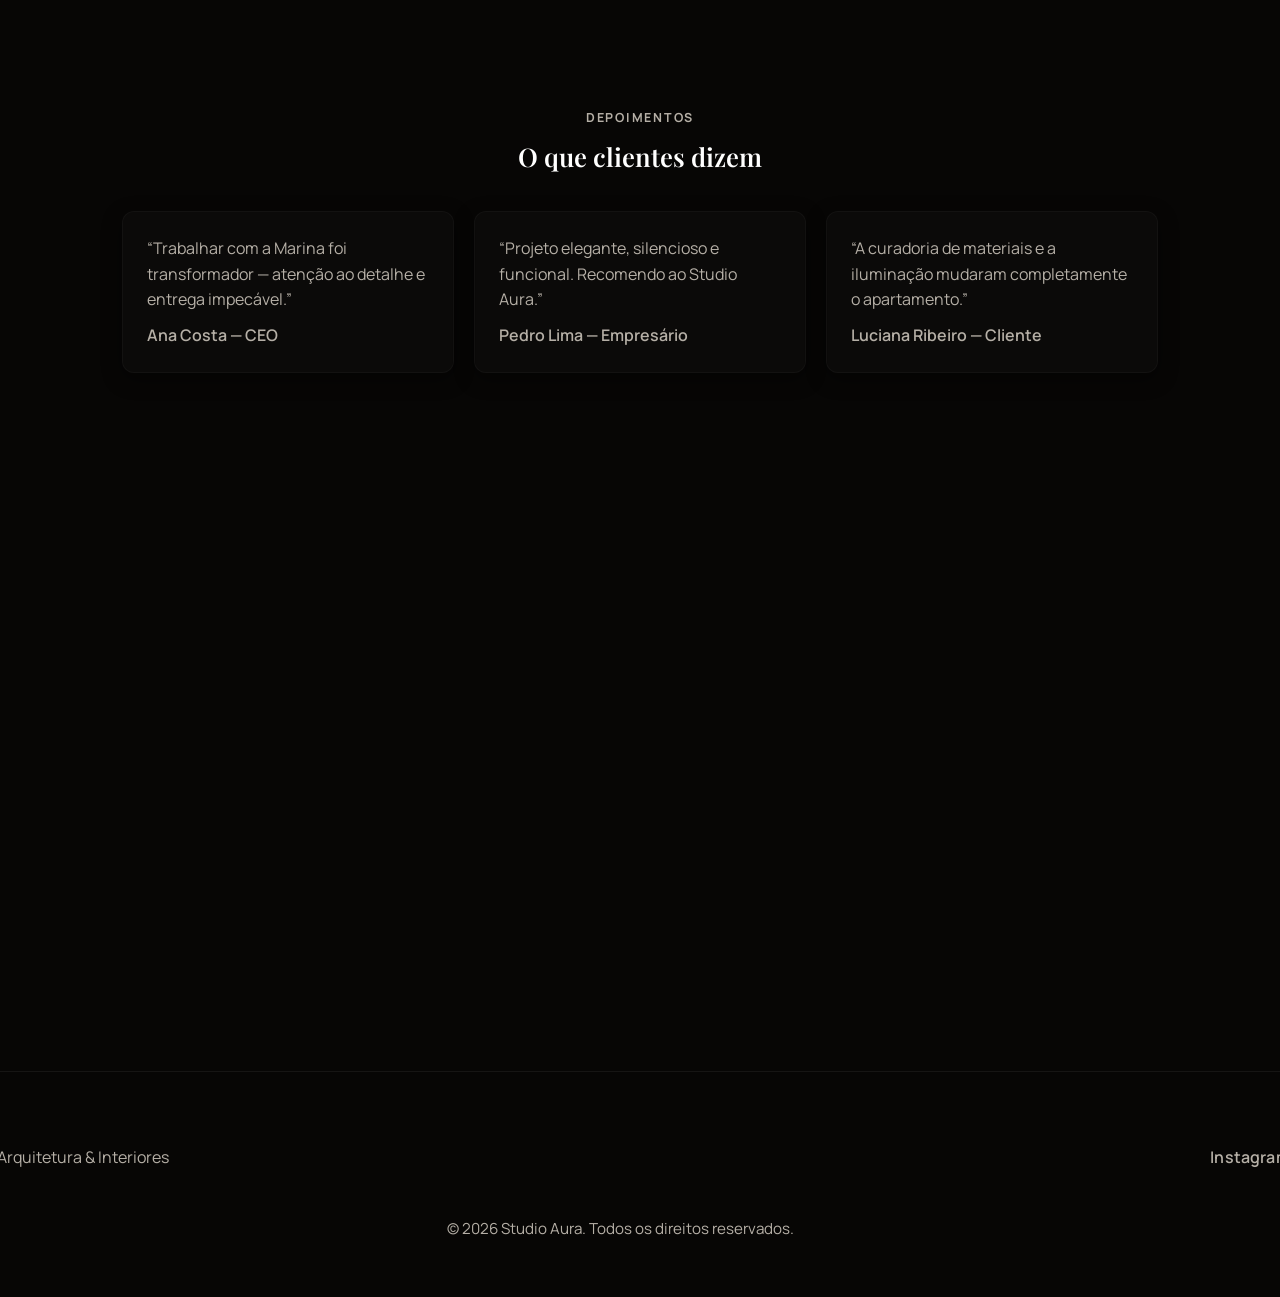
==== commit 80cd9eaf: "refactor: responsividade mobile otimizada" ====
--- a/index.html
+++ b/index.html
@@ -101,30 +101,51 @@
           </div>
           <div class="grid grid-spaced">
             <div class="item">
-              <img src="assets/projeto-sala.png" alt="Projeto Sala" />
+              <img
+                src="assets/projeto-sala.png"
+                alt="Projeto Sala"
+                loading="lazy"
+              />
               <!-- <div class="caption">Sala — Residência SP</div> -->
             </div>
             <div class="item">
-              <img src="assets/projeto-cozinha.png" alt="Projeto Cozinha" />
+              <img
+                src="assets/projeto-cozinha.png"
+                alt="Projeto Cozinha"
+                loading="lazy"
+              />
               <!-- <div class="caption">Cozinha — Apartamento</div> -->
             </div>
             <div class="item">
-              <img src="assets/projeto-quarto.png" alt="Projeto Quarto" />
+              <img
+                src="assets/projeto-quarto.png"
+                alt="Projeto Quarto"
+                loading="lazy"
+              />
               <!-- <div class="caption">Suíte Principal</div> -->
             </div>
             <div class="item">
               <img
                 src="assets/projeto-biblioteca.png"
                 alt="Projeto Biblioteca"
+                loading="lazy"
               />
               <!-- <div class="caption">Biblioteca</div> -->
             </div>
             <div class="item">
-              <img src="assets/projeto-sala-2.png" alt="Projeto Sala 2" />
+              <img
+                src="assets/projeto-sala-2.png"
+                alt="Projeto Sala 2"
+                loading="lazy"
+              />
               <!-- <div class="caption">Sala — Reforma</div> -->
             </div>
             <div class="item">
-              <img src="assets/projeto-banheiro.png" alt="Projeto Banheiro" />
+              <img
+                src="assets/projeto-banheiro.png"
+                alt="Projeto Banheiro"
+                loading="lazy"
+              />
               <!-- <div class="caption">Banheiro — Projeto</div> -->
             </div>
           </div>
@@ -148,7 +169,11 @@
             </p>
           </div>
           <div class="photo">
-            <img src="assets/marina.png" alt="Marina Vasconcelos" />
+            <img
+              src="assets/marina.png"
+              alt="Marina Vasconcelos"
+              loading="lazy"
+            />
           </div>
         </div>
       </section>
--- a/assets/styles.css
+++ b/assets/styles.css
@@ -29,6 +29,19 @@
   font-size: 16px;
   line-height: 1.6;
   -webkit-font-smoothing: antialiased;
+  -webkit-text-size-adjust: 100%;
+  text-rendering: optimizeLegibility;
+}
+a,
+button,
+input,
+textarea {
+  -webkit-tap-highlight-color: transparent;
+}
+button,
+input,
+textarea {
+  font: inherit;
 }
 a {
   color: var(--gold);
@@ -617,7 +630,6 @@
     order: 2;
     transform: none;
   }
-  /* Small screens: reduce hero and headings for proportion */
   .hero .hero-inner {
     padding-top: 52px;
     padding-bottom: 52px;
@@ -629,3 +641,213 @@
     font-size: 1.25rem;
   }
 }
+
+@media (max-width: 720px) {
+  .container {
+    padding: 0 20px;
+  }
+
+  header {
+    min-height: auto;
+    padding: 16px 20px 14px;
+  }
+
+  nav {
+    gap: 10px 12px;
+    margin-top: 10px;
+  }
+
+  .nav-link {
+    font-size: 0.92rem;
+  }
+
+  .hero {
+    min-height: 100svh;
+  }
+
+  .hero .hero-inner {
+    padding-top: 126px;
+    padding-bottom: 72px;
+  }
+
+  .hero h1 {
+    font-size: clamp(1.75rem, 6vw, 2.45rem);
+    max-width: 100%;
+  }
+
+  .hero p {
+    font-size: 0.98rem;
+    max-width: 54ch;
+  }
+
+  .hero .actions {
+    flex-direction: column;
+    align-items: stretch;
+    width: min(100%, 320px);
+  }
+
+  .hero .actions .cta,
+  .hero .actions .btn-ghost {
+    width: 100%;
+    justify-content: center;
+  }
+
+  section {
+    padding: 70px 0;
+  }
+
+  .steps {
+    gap: 20px;
+  }
+
+  .process-video {
+    height: 260px;
+  }
+
+  .grid {
+    grid-template-columns: repeat(2, minmax(0, 1fr));
+  }
+
+  .about .photo {
+    height: 300px;
+  }
+
+  .form-row {
+    flex-direction: column;
+  }
+
+  .form-actions {
+    flex-direction: column;
+    align-items: stretch;
+  }
+
+  .form-actions .cta,
+  .form-actions .wpp {
+    width: 100%;
+    justify-content: center;
+  }
+
+  .footer-brand,
+  .footer-links {
+    min-width: 0;
+    transform: none;
+  }
+}
+
+@media (max-width: 560px) {
+  .container {
+    padding: 0 16px;
+  }
+
+  header {
+    padding: 14px 16px 14px;
+  }
+
+  nav {
+    gap: 8px 10px;
+  }
+
+  .nav-link {
+    font-size: 0.9rem;
+  }
+
+  .cta,
+  .btn-ghost,
+  .wpp {
+    min-height: 46px;
+    padding: 10px 14px;
+    font-size: 0.95rem;
+  }
+
+  .hero .hero-inner {
+    padding-top: 118px;
+    padding-bottom: 64px;
+  }
+
+  .hero h1 {
+    font-size: clamp(1.45rem, 7.6vw, 2rem);
+  }
+
+  .hero p {
+    font-size: 0.95rem;
+  }
+
+  .section-head {
+    margin-bottom: 28px;
+  }
+
+  .section-head-title {
+    font-size: 1.2rem;
+  }
+
+  .grid {
+    grid-template-columns: 1fr;
+  }
+
+  .item {
+    min-height: 260px;
+  }
+
+  .step {
+    padding: 16px;
+    gap: 12px;
+  }
+
+  .step h4 {
+    font-size: 1rem;
+  }
+
+  .quote {
+    padding: 18px;
+  }
+
+  .about .photo {
+    height: 260px;
+  }
+
+  .process-video {
+    height: 220px;
+  }
+
+  #contact {
+    padding-bottom: 80px;
+  }
+}
+
+@media (max-width: 390px) {
+  .hero .hero-inner {
+    padding-top: 108px;
+  }
+
+  .hero h1 {
+    font-size: 1.35rem;
+  }
+
+  .nav-link {
+    font-size: 0.85rem;
+  }
+}
+
+@supports (-webkit-touch-callout: none) {
+  .hero {
+    min-height: -webkit-fill-available;
+  }
+
+  body {
+    min-height: -webkit-fill-available;
+  }
+}
+
+@media (prefers-reduced-motion: reduce) {
+  html {
+    scroll-behavior: auto;
+  }
+
+  *,
+  *::before,
+  *::after {
+    animation-duration: 0.01ms !important;
+    animation-iteration-count: 1 !important;
+    transition-duration: 0.01ms !important;
+  }
+}
